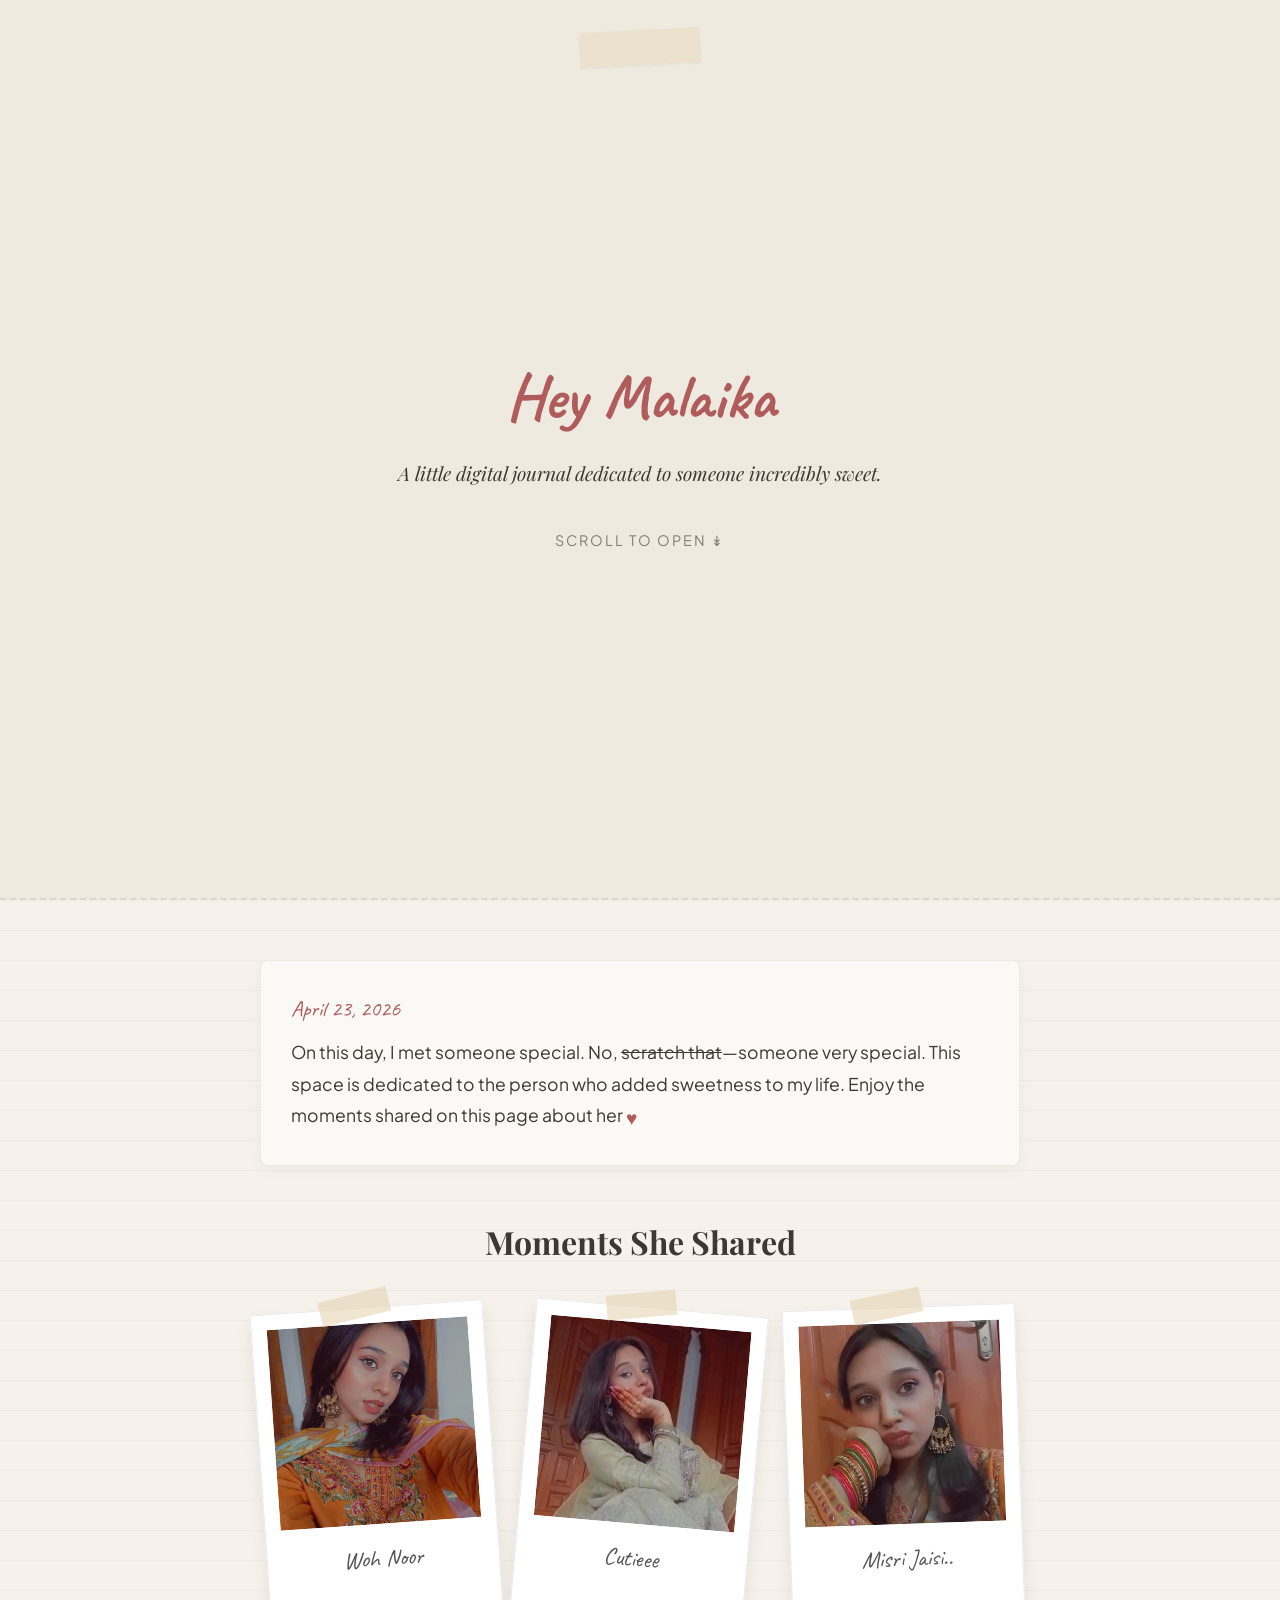
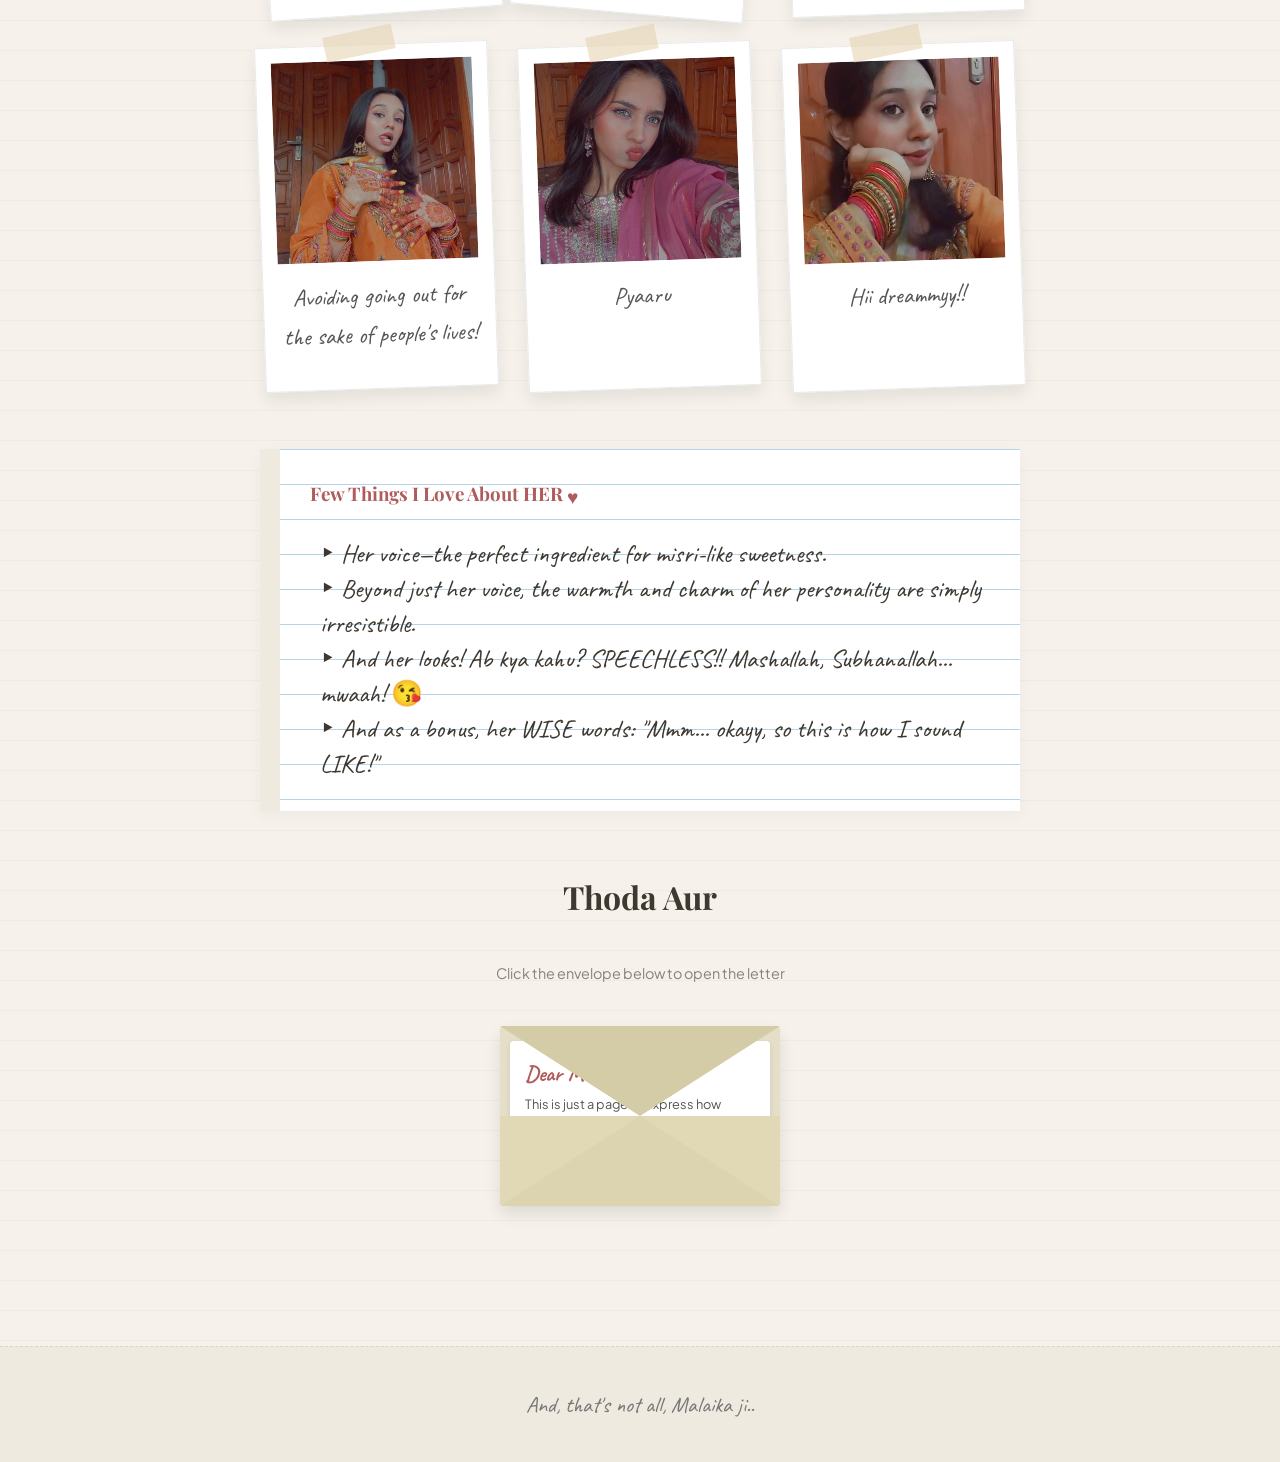
==== index.html @ 7b01f75f "new edit" ====
<!DOCTYPE html>
<html lang="en">
<head>
    <meta charset="UTF-8">
    <meta name="viewport" content="width=device-width, initial-scale=1.0">
    <title>For Malaika 🩷</title>
    <!-- Google Fonts for handwriting and elegant headings -->
    <link rel="preconnect" href="https://fonts.googleapis.com">
    <link rel="preconnect" href="https://fonts.gstatic.com" crossorigin>
    <link href="https://fonts.googleapis.com/css2?family=Caveat:wght@400..700&family=Playfair+Display:ital,wght@0,400..900;1,400..900&family=Plus+Jakarta+Sans:wght@300;400;500&display=swap" rel="stylesheet">
    <link rel="stylesheet" href="style.css">
</head>
<body>

    <!-- Journal Cover / Welcome Section -->
    <header class="journal-cover">
        <div class="tape top-tape"></div>
        <h1 class="cursive-title">Hey Malaika</h1>
        <p class="subtitle">A little digital journal dedicated to someone incredibly sweet.</p>
        <span class="scroll-down">scroll to open ↡</span>
    </header>

    <!-- Main Scrapbook Page -->
    <main class="scrapbook-page">
        
        <!-- Intro Note -->
        <section class="journal-entry">
            <span class="date">April 23, 2026</span>
            <p class="entry-text">
                On this day, I met someone special. No, <s>scratch that</s>—someone very special. This space is dedicated to the person who added sweetness to my life. Enjoy the moments shared on this page about her <span class="custom-heart">&hearts;</span>
            </p>
        </section>

        <!-- Polaroid Gallery Section -->
        <section class="gallery-section">
            <h2 class="section-title">Moments She Shared</h2>
            <div class="gallery-grid">
                
                <!-- Polaroid 1 (Photo) -->
                <div class="polaroid rotate-left">
                    <div class="tape-piece"></div>
                    <div class="photo-container">
                        <!-- Replace with your actual image path -->
                        <img src="images/1.jpg" alt="Cutie Malaika">
                    </div>
                    <p class="caption">Woh Noor</p>
                </div>

                <!-- Polaroid 2 (Video/Photo) -->
                <div class="polaroid rotate-right">
                    <div class="tape-piece"></div>
                    <div class="photo-container">
                        <!-- Replace with your actual video or photo path -->
                        <img src="images/2.jpg" alt="Beautiful">
                    </div>
                    <p class="caption">Cutieee</p>
                </div>

                <!-- Polaroid 3 (Photo) -->
                <div class="polaroid rotate-left-slight">
                    <div class="tape-piece"></div>
                    <div class="photo-container">
                        <img src="images/3.jpg" alt="Malaika">
                    </div>
                    <p class="caption">Misri Jaisi..</p>
                </div>

                <!-- Polaroid 4 (Photo) -->
                <div class="polaroid rotate-left-slight">
                    <div class="tape-piece"></div>
                    <div class="photo-container">
                        <img src="images/4.jpg" alt="Malaika">
                    </div>
                    <p class="caption">Avoiding going out for the sake of people's lives!</p>
                </div>

                <!-- Polaroid 5 (Photo) -->
                <div class="polaroid rotate-left-slight">
                    <div class="tape-piece"></div>
                    <div class="photo-container">
                        <img src="images/5.jpg" alt="Malaika">
                    </div>
                    <p class="caption">Pyaaru</p>
                </div>

                <!-- Polaroid 6 (Photo) -->
                <div class="polaroid rotate-left-slight">
                    <div class="tape-piece"></div>
                    <div class="photo-container">
                        <img src="images/6.jpg" alt="Malaika">
                    </div>
                    <p class="caption">Hii dreammyy!!</p>
                </div>

            </div>
        </section>

        <!-- Written Lines / Quotes Section -->
        <section class="written-lines">
            <div class="lined-paper">
                <h3 class="paper-header">Few Things I Love About HER <span class="custom-heart">&hearts;</span></h3>
                <ul class="love-list">
                    <li>&#8227; Her voice—the perfect ingredient for misri-like sweetness.</li>
                    <li>&#8227; Beyond just her voice, the warmth and charm of her personality are simply irresistible.</li>
                    <li>&#8227; And her looks! Ab kya kahu? SPEECHLESS!! Mashallah, Subhanallah... mwaah! 😘</li>
                    <li>&#8227; And as a bonus, her WISE words: "Mmm... okayy, so this is how I sound LIKE!"</li>
                </ul>
            </div>
        </section>

        <!-- Interactive Envelope / Letter Section -->
        <section class="envelope-section">
            <h2 class="section-title">Thoda Aur</h2>
            <p class="tap-hint">Click the envelope below to open the letter</p>
            
            <div class="envelope-wrapper" id="envelope" onclick="void(0)">
                <div class="envelope">
                    <div class="flap"></div>
                    <div class="pocket"></div>
                    <div class="letter" id="letter">
                        <div class="letter-content">
                            <h4 class="cursive-title">Dear Malaika,</h4>
                            <p>This is just a page to express how much I admire you. The happiness you brought last night was far too deep to be explained in words. Suna tha ke sabr ka fal meetha hota hai, but itna beautiful bhi ho sakta hai, yeh nahi pata tha. When you disappeared, missing you became my everyday job. The only moments I will ever hate are the moments sans you. As I say, "who wants to dream when the reality is you?" So, let me know if there's a citizenship program to live in your heart.</p>
                            <p class="signature">— Shravan</p>
                        </div>
                    </div>
                </div>
            </div>
        </section>

    </main>

    <footer class="journal-footer">
        <p class="cursive-text">And, that's not all, Malaika ji..</p>
    </footer>

    <script src="script.js"></script>
</body>
</html>
---- style.css ----
/* Color Palette & Base Reset */
:root {
    --bg-color: #f6f2eb;      /* Soft warm cream */
    --paper-color: #fbf9f6;   /* Inside paper color */
    --text-dark: #3e3830;     /* Soft dark brown charcoal */
    --accent-red: #b05c5c;    /* Soft dusty rose */
    --tape-color: rgba(228, 212, 179, 0.45); /* Semi-transparent washi tape */
    --primary-font: 'Plus Jakarta Sans', sans-serif;
    --cursive-font: 'Caveat', cursive;
    --heading-font: 'Playfair Display', serif;
}

* {
    margin: 0;
    padding: 0;
    box-sizing: border-box;
}

body {
    background-color: var(--bg-color);
    color: var(--text-dark);
    font-family: var(--primary-font);
    /* Subtle horizontal notebook lines background */
    background-image: linear-gradient(rgba(0, 0, 0, 0.03) 1px, transparent 1px);
    background-size: 100% 30px;
    line-height: 1.6;
    overflow-x: hidden;
}

/* Journal Cover */
.journal-cover {
    display: flex;
    flex-direction: column;
    justify-content: center;
    align-items: center;
    height: 100vh;
    text-align: center;
    padding: 20px;
    position: relative;
    background-color: #efeae0;
    border-bottom: 2px dashed #dcd5c9;
}

.cursive-title {
    font-family: var(--cursive-font);
    font-size: 4rem;
    color: var(--accent-red);
    margin-bottom: 10px;
}

.subtitle {
    font-family: var(--heading-font);
    font-size: 1.2rem;
    font-style: italic;
    max-width: 500px;
}

.scroll-down {
    margin-top: 40px;
    font-size: 0.9rem;
    letter-spacing: 2px;
    text-transform: uppercase;
    opacity: 0.6;
    animation: bounce 2s infinite;
}

/* Washi Tape Effect */
.tape {
    position: absolute;
    width: 120px;
    height: 35px;
    background-color: var(--tape-color);
    box-shadow: 0 1px 3px rgba(0,0,0,0.05);
}
.top-tape {
    top: 30px;
    transform: rotate(-3deg);
}

/* Scrapbook Page Layout */
.scrapbook-page {
    max-width: 800px;
    margin: 0 auto;
    padding: 60px 20px;
}

/* Journal Entry text block */
.journal-entry {
    background: var(--paper-color);
    padding: 30px;
    border-radius: 8px;
    box-shadow: 0 4px 15px rgba(0,0,0,0.04);
    margin-bottom: 50px;
    border: 1px solid #efeae0;
    position: relative;
}

.date {
    font-family: var(--cursive-font);
    font-size: 1.4rem;
    color: var(--accent-red);
    display: block;
    margin-bottom: 10px;
}

.entry-text {
    font-size: 1.1rem;
    line-height: 1.8;
}

/* Section Headings */
.section-title {
    font-family: var(--heading-font);
    text-align: center;
    margin-bottom: 40px;
    font-size: 2rem;
    position: relative;
}

/* Polaroid Grid & Items */
.gallery-grid {
    display: grid;
    grid-template-columns: repeat(auto-fit, minmax(220px, 1fr));
    gap: 30px;
    margin-bottom: 60px;
}

.polaroid {
    background: #fff;
    padding: 15px 15px 35px 15px;
    box-shadow: 0 8px 16px rgba(0,0,0,0.08);
    border: 1px solid #eaeaea;
    transition: transform 0.4s ease, box-shadow 0.4s ease;
    cursor: pointer;
    position: relative;
}

/* Rotating polaroids to look scattered */
.rotate-left { transform: rotate(-4deg); }
.rotate-right { transform: rotate(5deg); }
.rotate-left-slight { transform: rotate(-2deg); }

.polaroid:hover {
    transform: rotate(0deg) scale(1.05);
    box-shadow: 0 12px 24px rgba(0,0,0,0.15);
    z-index: 10;
}

.photo-container {
    width: 100%;
    aspect-ratio: 1; /* Makes it a square */
    overflow: hidden;
    background: #e0e0e0;
}

.photo-container img {
    width: 100%;
    height: 100%;
    object-fit: cover;
}

.caption {
    font-family: var(--cursive-font);
    font-size: 1.5rem;
    text-align: center;
    margin-top: 15px;
    color: #555;
}

.tape-piece {
    position: absolute;
    top: -15px;
    left: 30%;
    width: 70px;
    height: 25px;
    background: rgba(228, 212, 179, 0.6);
    transform: rotate(-10deg);
}

/* Lined Paper Section */
.lined-paper {
    background: #fff;
    border-left: 20px solid #efeae0; /* Notebook edge margin */
    padding: 30px;
    box-shadow: 0 4px 15px rgba(0,0,0,0.04);
    background-image: linear-gradient(#b4d5e7 1px, transparent 1px); /* Pale blue lines */
    background-size: 100% 35px;
    margin-bottom: 60px;
}

.paper-header {
    font-family: var(--heading-font);
    margin-bottom: 25px;
    color: var(--accent-red);
}

.love-list {
    list-style: none;
    padding-left: 10px;
}

.love-list li {
    font-family: var(--cursive-font);
    font-size: 1.6rem;
    line-height: 35px; /* Aligns list items roughly with the background lines */
    margin-bottom: 0px;
}

/* Interactive Envelope Styling */
.envelope-section {
    text-align: center;
    margin-bottom: 80px;
}

.tap-hint {
    font-size: 0.9rem;
    opacity: 0.6;
    margin-bottom: 20px;
}

.envelope-wrapper {
    position: relative;
    width: 280px;
    height: 180px;
    background-color: #e5dec9;
    margin: 40px auto;
    border-radius: 4px;
    cursor: pointer;
    box-shadow: 0 8px 16px rgba(0,0,0,0.1);
    pointer-events: auto; 
    touch-action: manipulation; /* removes double-tap delay on mobile */
    -webkit-tap-highlight-color: transparent; /* Removes the tap flash on iOS */
}

.envelope {
    position: relative;
    width: 100%;
    height: 100%;
}

.envelope .flap {
    position: absolute;
    top: 0;
    left: 0;
    width: 0;
    height: 0;
    border-left: 140px solid transparent;
    border-right: 140px solid transparent;
    border-top: 90px solid #d4cca6;
    transform-origin: top;
    transition: transform 0.4s ease 0.4s, z-index 0.2s ease 0.4s;
    z-index: 3;
}

.envelope .pocket {
    position: absolute;
    bottom: 0;
    left: 0;
    width: 0;
    height: 0;
    border-left: 140px solid #e1d8b6;
    border-right: 140px solid #e1d8b6;
    border-bottom: 90px solid #dcd3b0;
    border-radius: 0 0 4px 4px;
    z-index: 2;
}

.letter {
    position: absolute;
    bottom: 5px;
    left: 10px;
    width: 260px;
    height: 160px;
    background: #fff;
    padding: 15px;
    border-radius: 4px;
    box-shadow: 0 2px 5px rgba(0,0,0,0.1);
    transition: transform 0.4s ease, z-index 0s ease 0.4s;
    z-index: 1;
    overflow: hidden;
}

.letter-content {
    font-size: 0.8rem;
    text-align: left;
}

.letter-content .cursive-title {
    font-size: 1.4rem;
    margin-bottom: 5px;
}

.letter-content p {
    font-family: var(--primary-font);
    line-height: 1.4;
    margin-bottom: 8px;
    color: #555;
}

.signature {
    font-family: var(--cursive-font) !important;
    font-size: 1.2rem !important;
    text-align: right;
    color: var(--accent-red) !important;
}

/* Opened Envelope State */
.envelope-wrapper.open .flap {
    transform: rotateX(180deg);
    z-index: 1;
    transition: transform 0.4s ease, z-index 0.2s ease;
}

.envelope-wrapper.open .letter {
    transform: translateY(-120px); /* Lift it slightly higher so it clears the pocket */
    z-index: 4;
    height: auto; 
    max-height: 400px; /* Gives it a limit but allows scrolling if text is long */
    overflow-y: auto;  /* Lets Malaika scroll the letter text on her phone if needed */
    min-height: 220px;
    box-shadow: 0 10px 20px rgba(0,0,0,0.15);
    transition: transform 0.4s ease 0.4s, z-index 0s ease 0.4s;
}

/* Footer styling */
.journal-footer {
    text-align: center;
    padding: 40px;
    background-color: #efeae0;
    border-top: 1px dashed #dcd5c9;
}

.cursive-text {
    font-family: var(--cursive-font);
    font-size: 1.4rem;
    color: #777;
}

/* Simple Animations */
@keyframes bounce {
    0%, 20%, 50%, 80%, 100% { transform: translateY(0); }
    40% { transform: translateY(-8px); }
    60% { transform: translateY(-4px); }
}

@media (max-width: 600px) {
    .cursive-title { font-size: 3rem; }
    .lined-paper { padding: 15px; border-left: 10px solid #efeae0; }
    .love-list li { font-size: 1.3rem; }
}

.custom-heart {
    color: var(--accent-red); /* Automatically uses your exact dusty rose color! */
    font-size: 1.2rem;
    display: inline-block;
    vertical-align: middle;
}
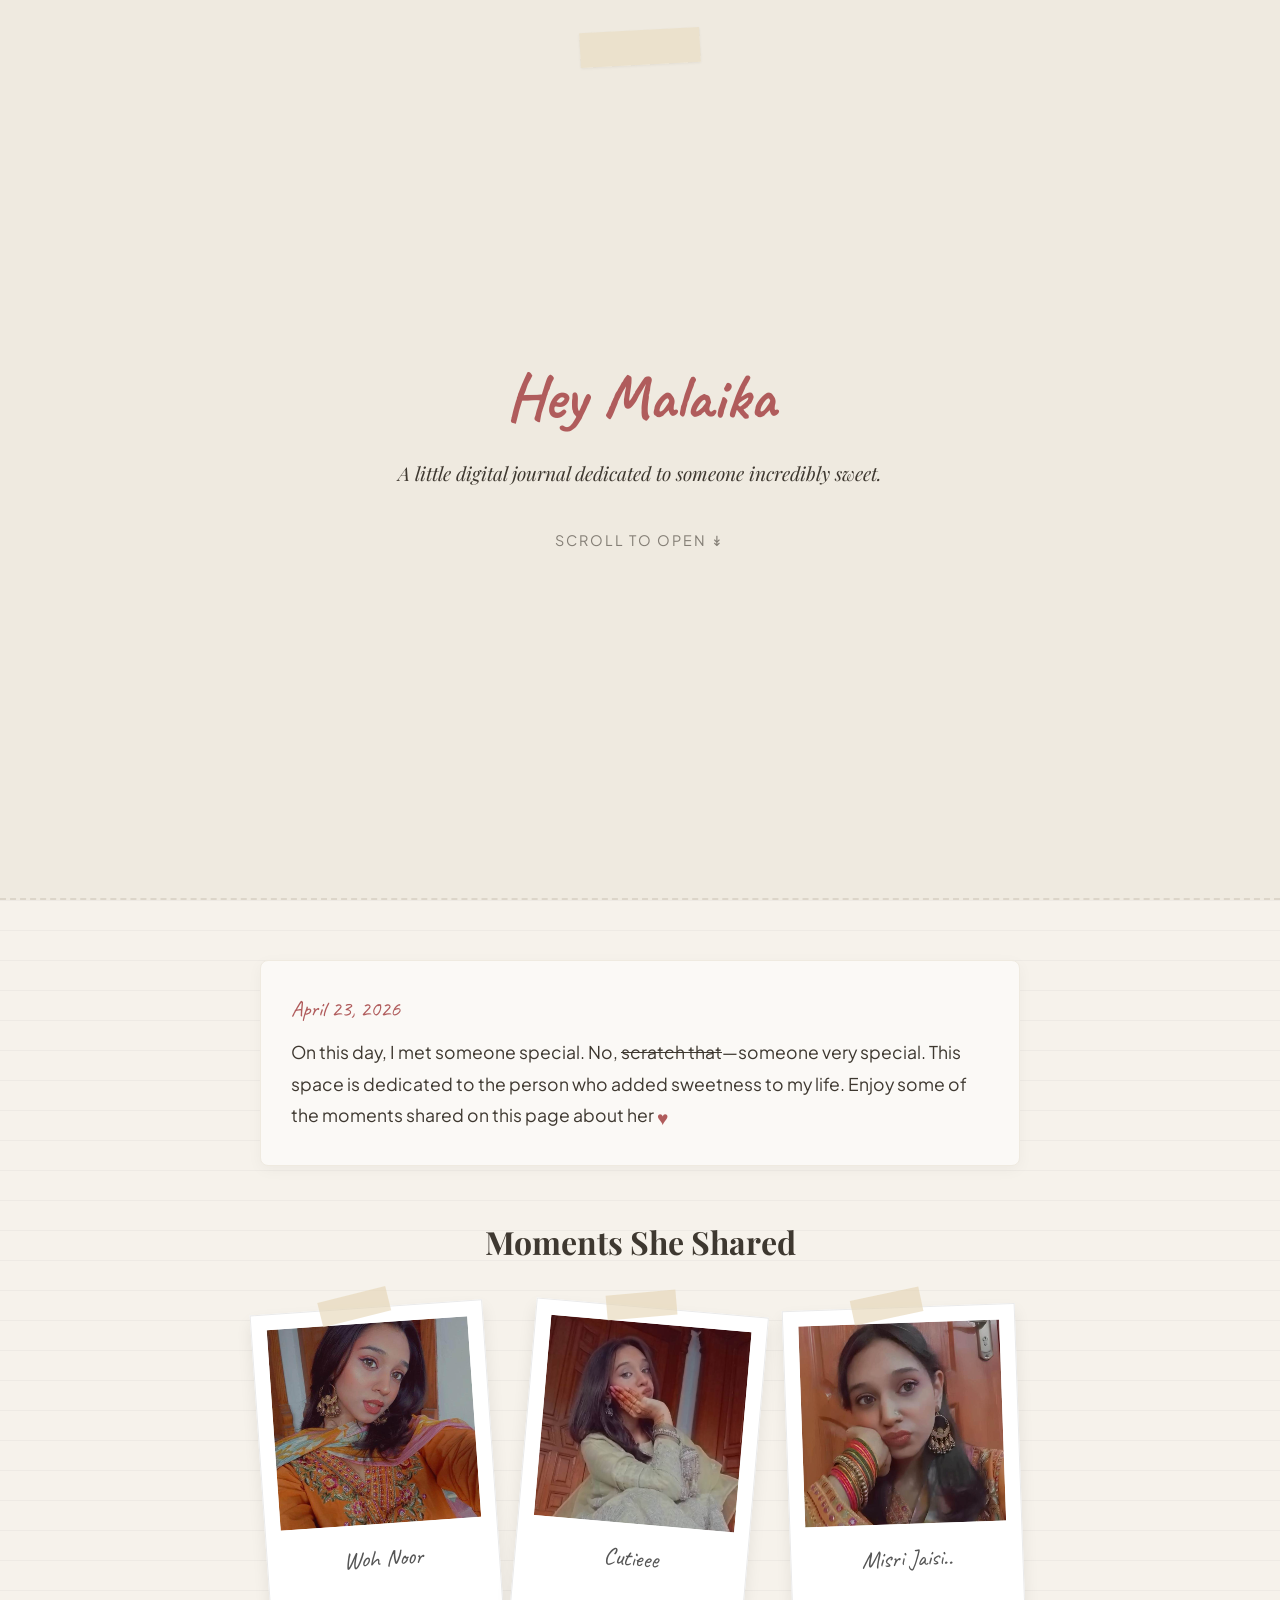
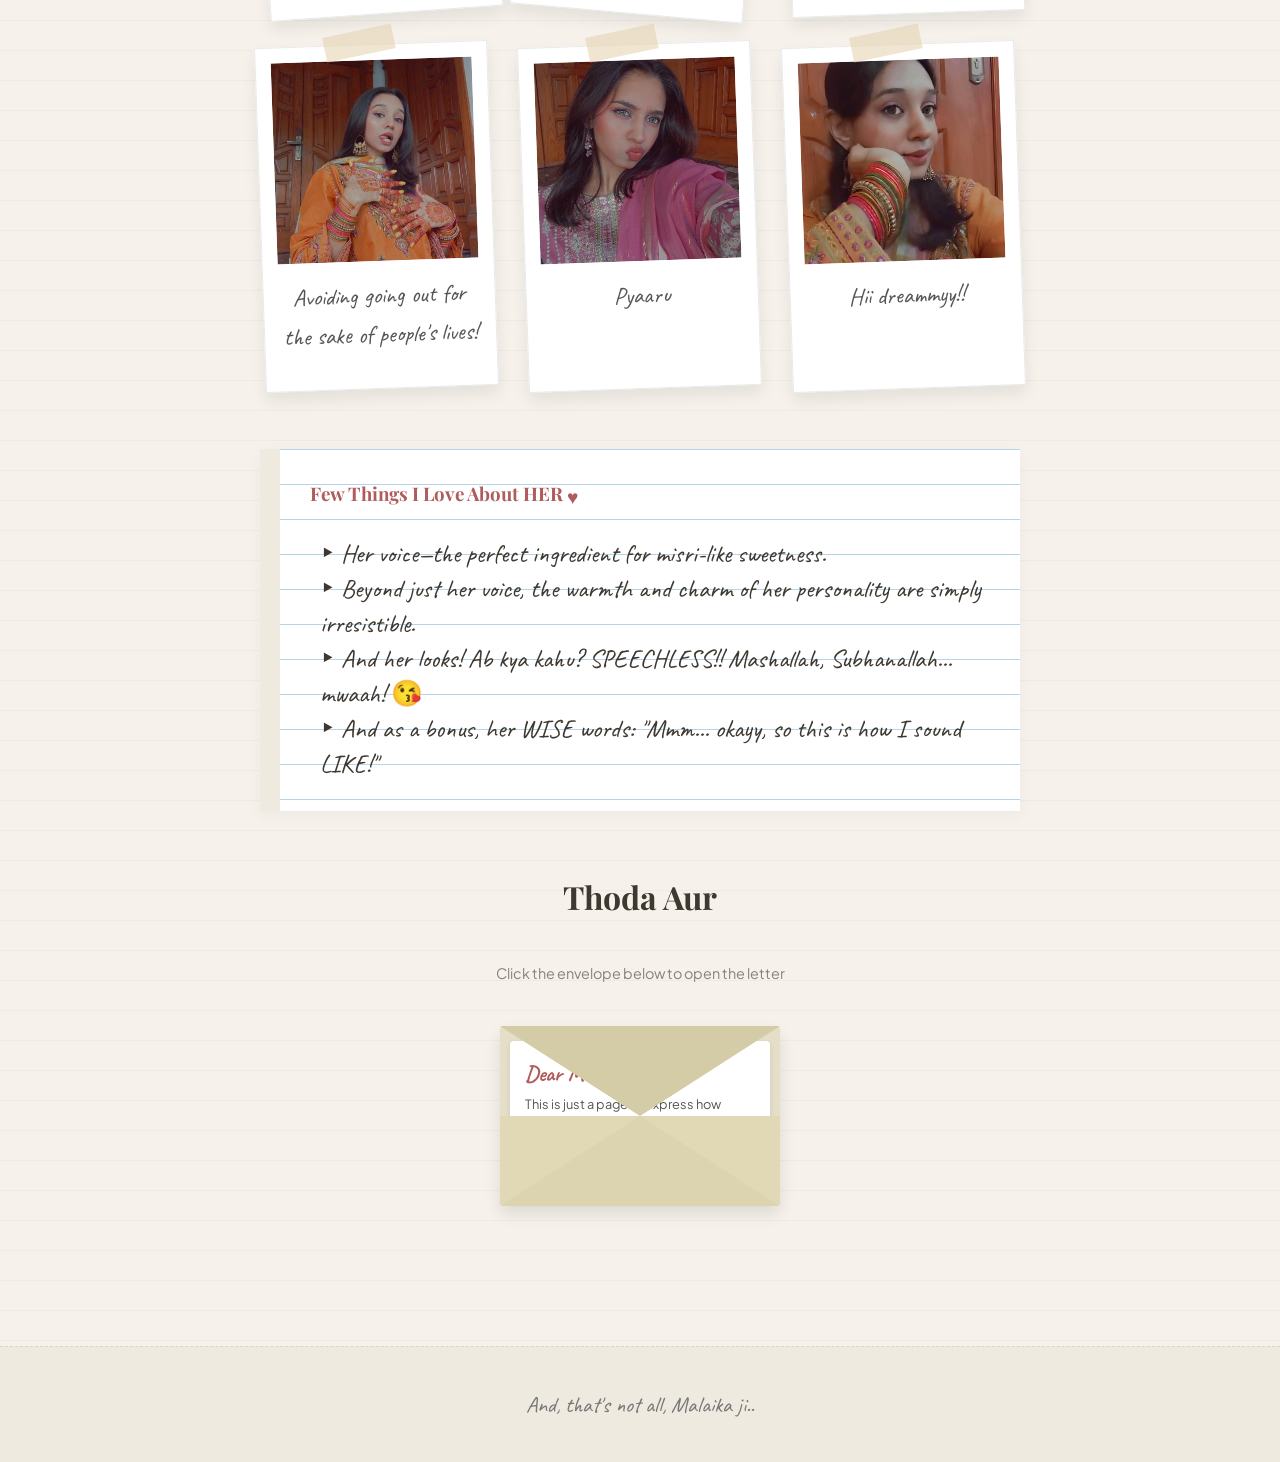
==== commit d8b22bf8: "new edits" ====
--- a/index.html
+++ b/index.html
@@ -27,7 +27,7 @@
         <section class="journal-entry">
             <span class="date">April 23, 2026</span>
             <p class="entry-text">
-                On this day, I met someone special. No, <s>scratch that</s>—someone very special. This space is dedicated to the person who added sweetness to my life. Enjoy the moments shared on this page about her <span class="custom-heart">&hearts;</span>
+                On this day, I met someone special. No, <s>scratch that</s>—someone very special. This space is dedicated to the person who added sweetness to my life. Enjoy some of the moments shared on this page about her <span class="custom-heart">&hearts;</span>
             </p>
         </section>
 
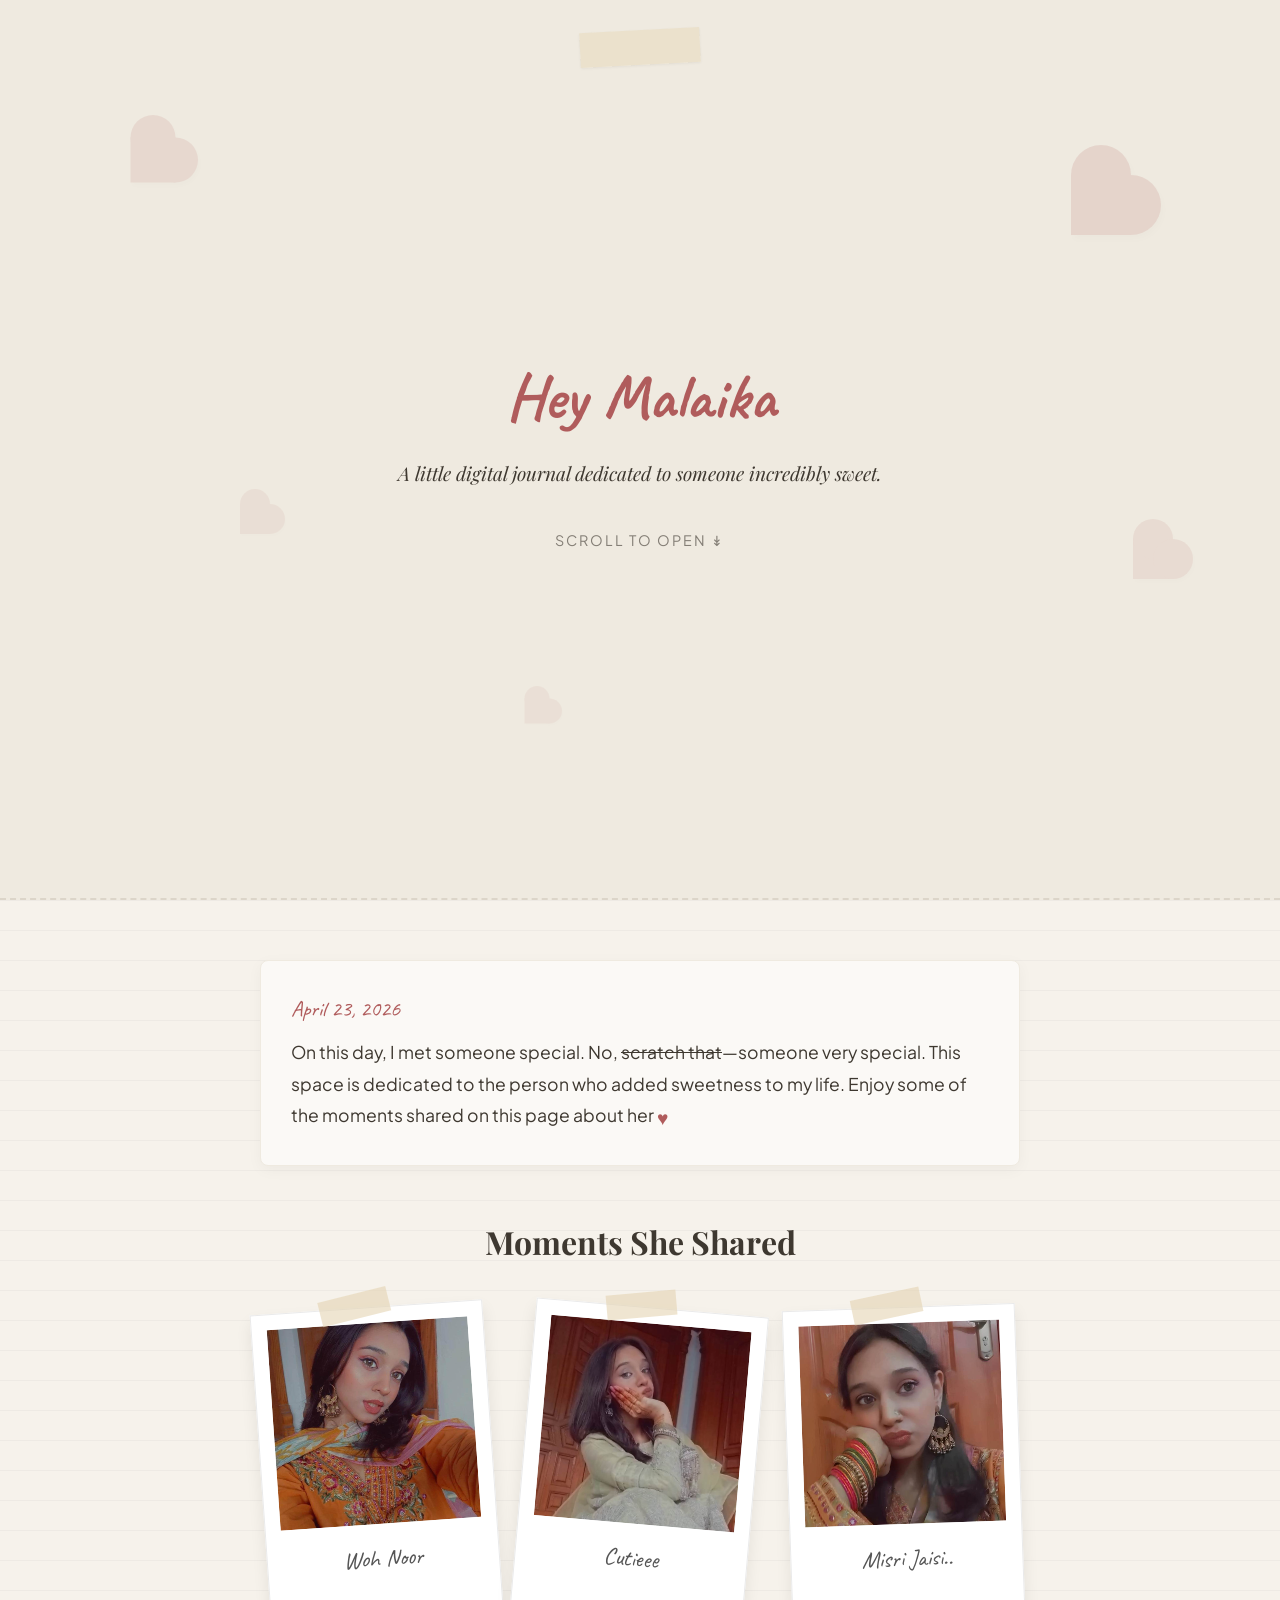
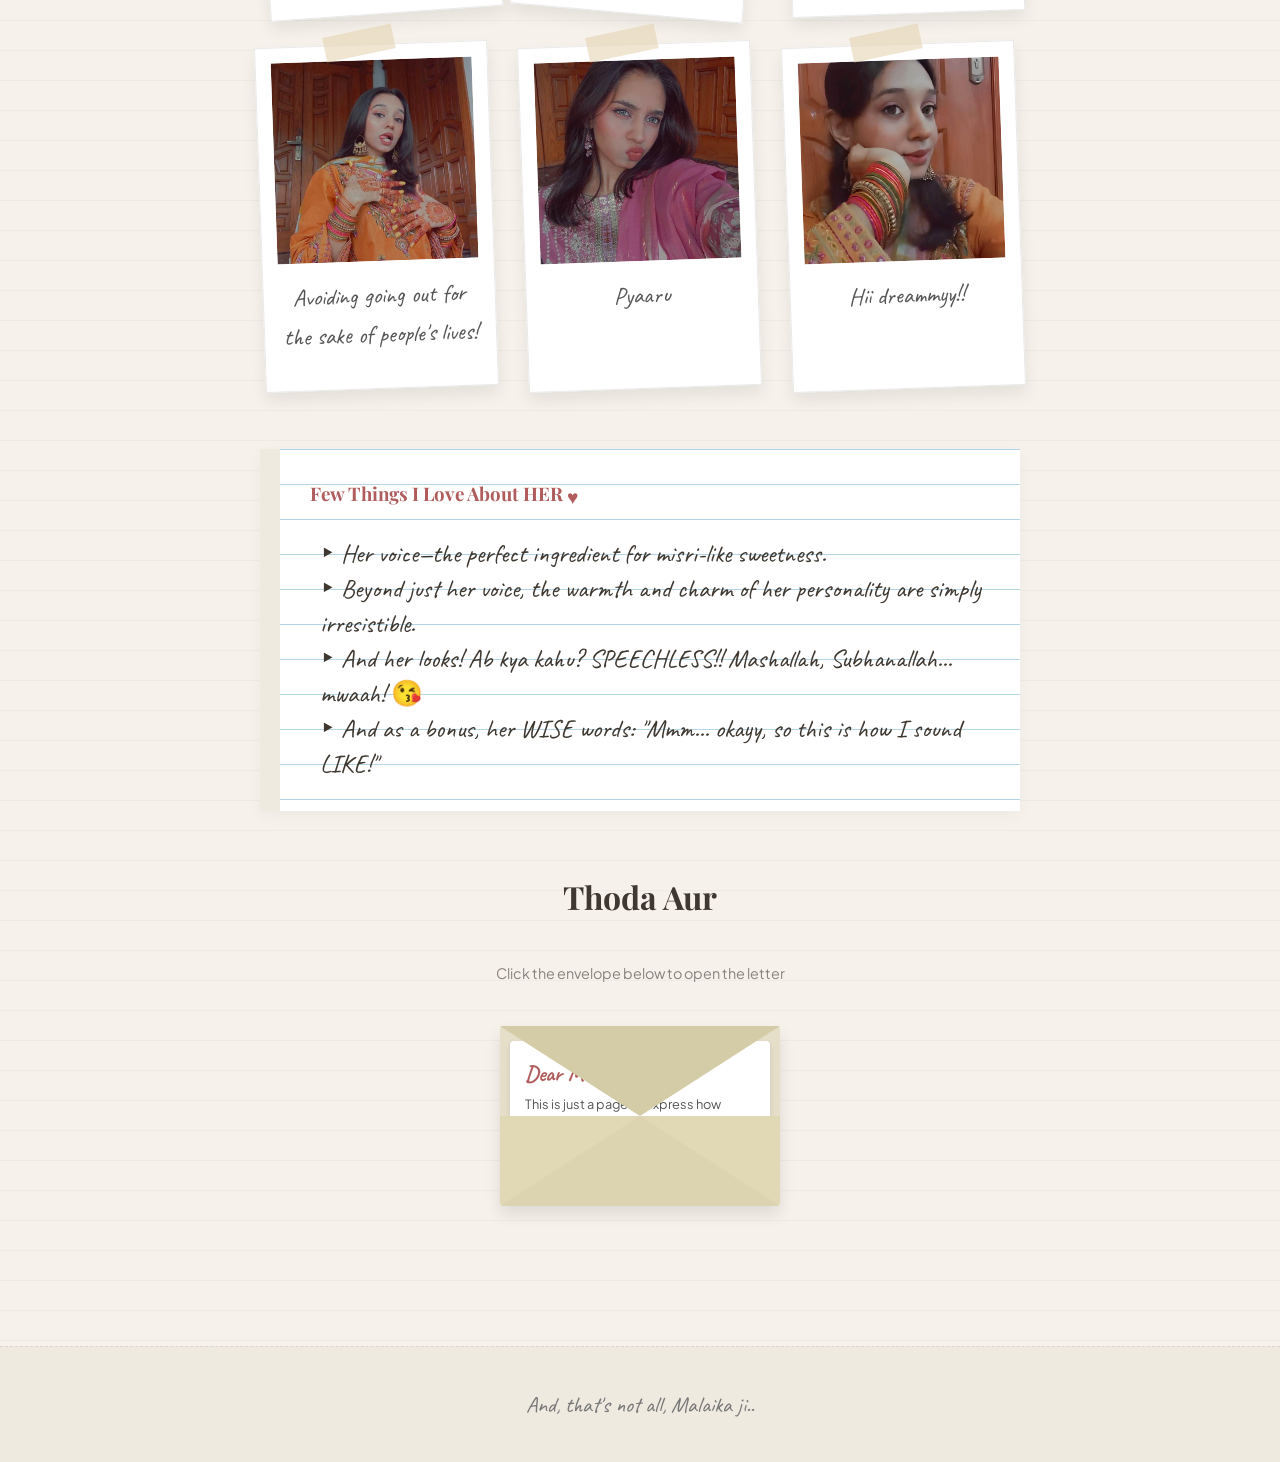
==== commit 209b14c0: "addded hearts floating on cover" ====
--- a/index.html
+++ b/index.html
@@ -3,18 +3,26 @@
 <head>
     <meta charset="UTF-8">
     <meta name="viewport" content="width=device-width, initial-scale=1.0">
-    <title>For Malaika 🩷</title>
+    <title>For Malaika 💗</title>
     <!-- Google Fonts for handwriting and elegant headings -->
     <link rel="preconnect" href="https://fonts.googleapis.com">
     <link rel="preconnect" href="https://fonts.gstatic.com" crossorigin>
     <link href="https://fonts.googleapis.com/css2?family=Caveat:wght@400..700&family=Playfair+Display:ital,wght@0,400..900;1,400..900&family=Plus+Jakarta+Sans:wght@300;400;500&display=swap" rel="stylesheet">
     <link rel="stylesheet" href="style.css">
+    <link rel="icon" type="image/x-icon" href="favicon.ico">
 </head>
 <body>
 
     <!-- Journal Cover / Welcome Section -->
     <header class="journal-cover">
         <div class="tape top-tape"></div>
+        <!-- Scattered Paper Hearts Background -->
+    <div class="paper-heart heart-1"></div>
+    <div class="paper-heart heart-2"></div>
+    <div class="paper-heart heart-3"></div>
+    <div class="paper-heart heart-4"></div>
+    <div class="paper-heart heart-5"></div>
+
         <h1 class="cursive-title">Hey Malaika</h1>
         <p class="subtitle">A little digital journal dedicated to someone incredibly sweet.</p>
         <span class="scroll-down">scroll to open ↡</span>
--- a/style.css
+++ b/style.css
@@ -354,4 +354,108 @@
     font-size: 1.2rem;
     display: inline-block;
     vertical-align: middle;
+}
+
+/* --- Scattered & Floating Paper Heart Design --- */
+
+/* Base setup for the flat-cut paper heart shape */
+.paper-heart {
+    position: absolute;
+    width: 50px;
+    height: 50px;
+    background-color: var(--accent-red);
+    transform: rotate(-45deg);
+    filter: drop-shadow(2px 4px 3px rgba(0, 0, 0, 0.1));
+    pointer-events: none;
+    z-index: 1;
+    /* Base animation setup */
+    animation-iteration-count: infinite;
+    animation-timing-function: ease-in-out;
+}
+
+/* Creating the rounded lobes of the heart */
+.paper-heart::before,
+.paper-heart::after {
+    content: "";
+    position: absolute;
+    width: 50px;
+    height: 50px;
+    background-color: var(--accent-red);
+    border-radius: 50%;
+}
+
+.paper-heart::before { top: -25px; left: 0; }
+.paper-heart::after { left: 25px; top: 0; }
+
+/* --- Individual Heart Positions, Sizes, and Specific Animations --- */
+
+/* Top Left - Slow, gentle sway */
+.heart-1 {
+    top: 15%;
+    left: 10%;
+    opacity: 0.12;
+    transform: scale(0.9);
+    animation: float-sway-left 7s infinite ease-in-out;
+}
+
+/* Mid Left - Faster, bouncy float */
+.heart-2 {
+    top: 55%;
+    left: 18%;
+    opacity: 0.08;
+    transform: scale(0.6);
+    animation: float-up-down 5s infinite ease-in-out;
+}
+
+/* Top Right - Large, slow drifting */
+.heart-3 {
+    top: 20%;
+    right: 12%;
+    opacity: 0.15;
+    transform: scale(1.2);
+    animation: float-sway-right 9s infinite ease-in-out;
+}
+
+/* Mid Right - Relaxed float */
+.heart-4 {
+    bottom: 35%;
+    right: 8%;
+    opacity: 0.1;
+    transform: scale(0.8);
+    animation: float-up-down 6.5s infinite ease-in-out;
+}
+
+/* Bottom Center-Left - Tiny subtle accent */
+.heart-5 {
+    bottom: 18%;
+    left: 40%;
+    opacity: 0.07;
+    transform: scale(0.5);
+    animation: float-sway-left 8s infinite ease-in-out;
+}
+
+/* --- Floating Animation Keyframes --- */
+
+/* 1. Gentle Up and Down drifting */
+@keyframes float-up-down {
+    0%, 100% { transform: translateY(0) rotate(-45deg); }
+    50% { transform: translateY(-15px) rotate(-42deg); }
+}
+
+/* 2. Left side swaying & rotating slightly */
+@keyframes float-sway-left {
+    0%, 100% { transform: translate(0, 0) rotate(-35deg); }
+    50% { transform: translate(-10px, -20px) rotate(-40deg); }
+}
+
+/* 3. Right side swaying & rotating slightly */
+@keyframes float-sway-right {
+    0%, 100% { transform: translate(0, 0) rotate(-55deg); }
+    50% { transform: translate(10px, -15px) rotate(-50deg); }
+}
+
+/* Keep header elements perfectly layered on top */
+.cursive-title, .subtitle, .scroll-down {
+    position: relative;
+    z-index: 2;
 }
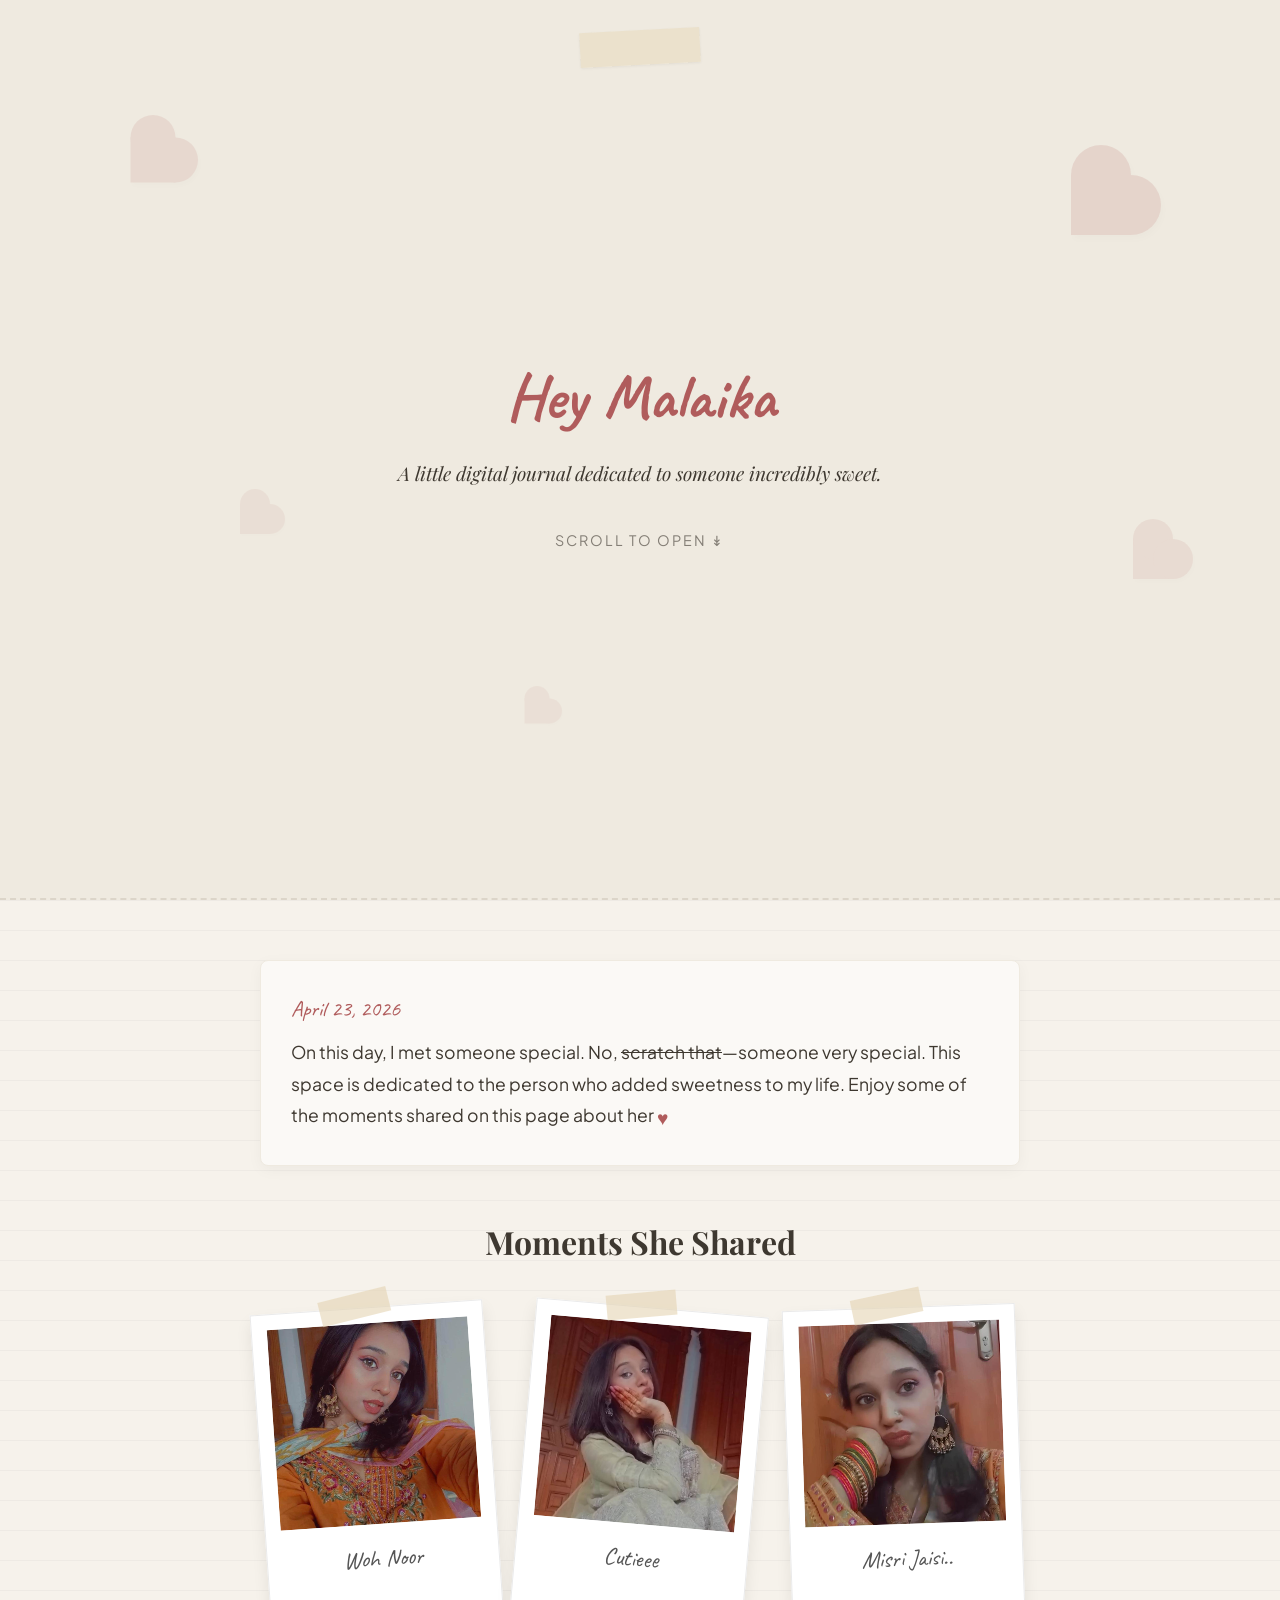
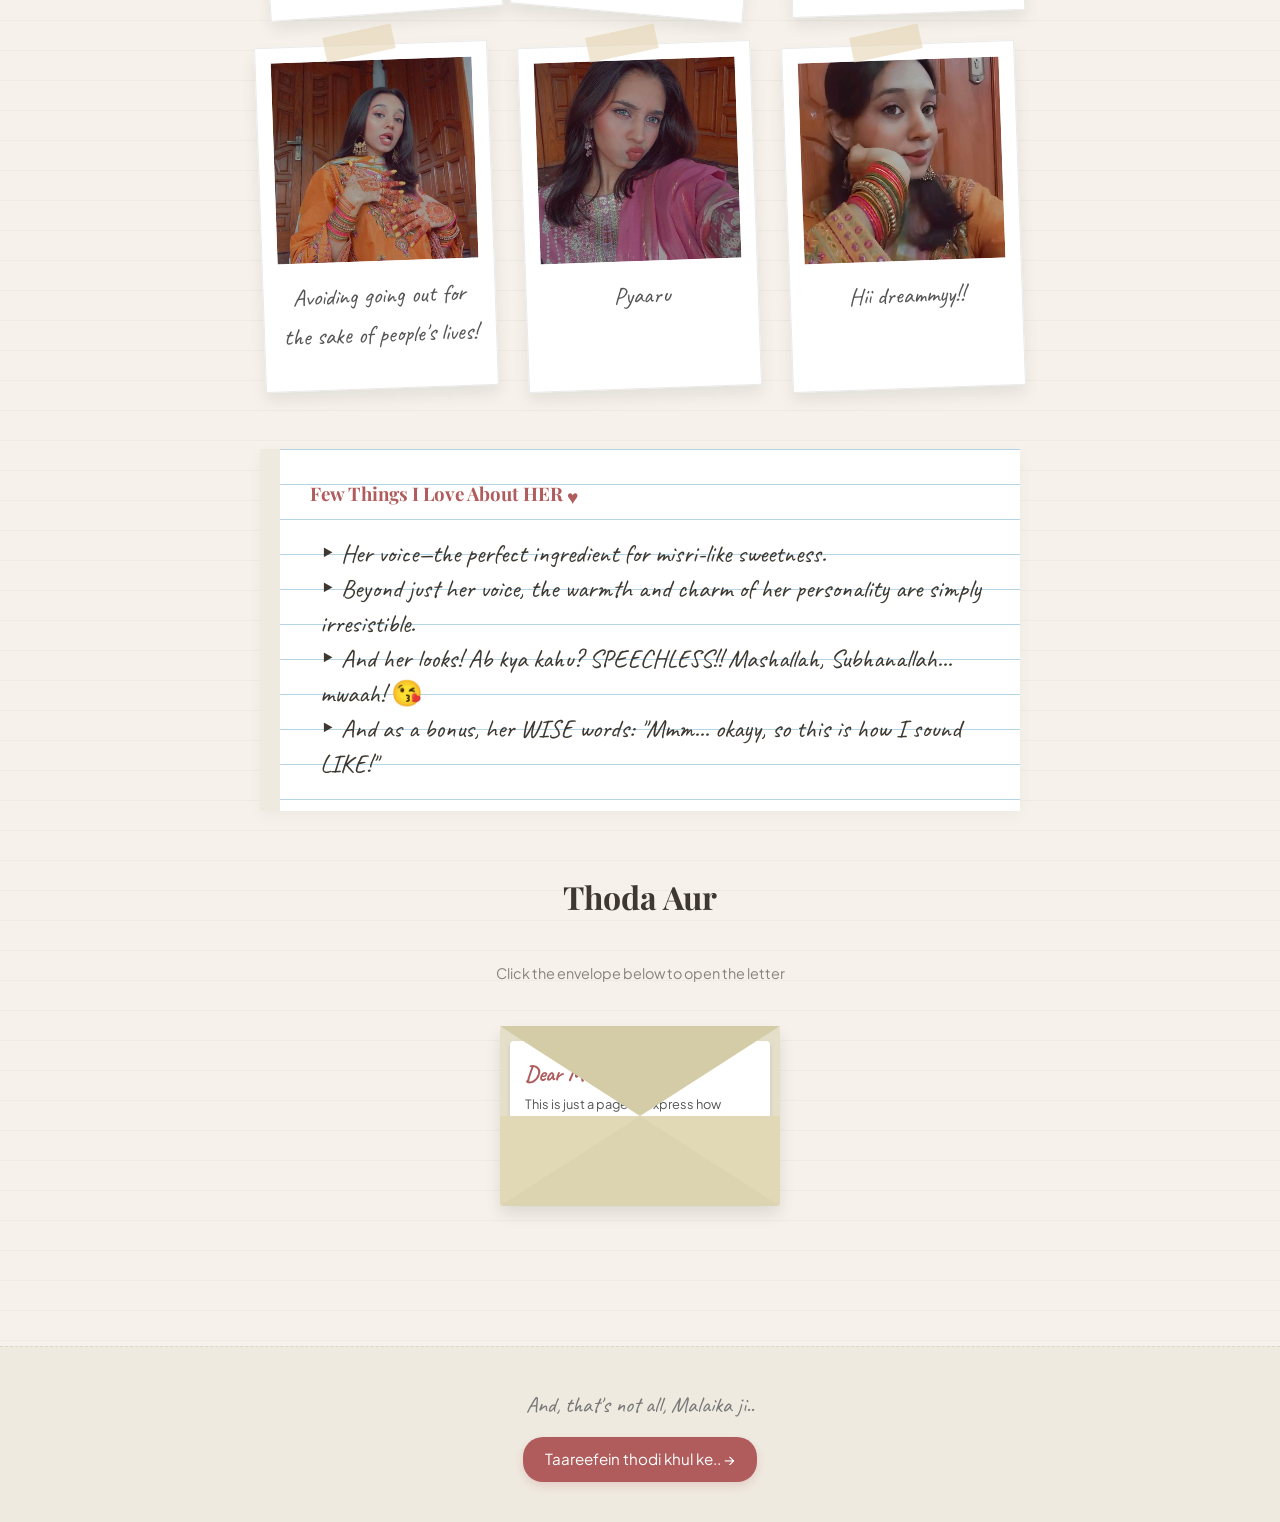
==== commit d43f7f8b: "added tareefein" ====
--- a/index.html
+++ b/index.html
@@ -140,6 +140,7 @@
 
     <footer class="journal-footer">
         <p class="cursive-text">And, that's not all, Malaika ji..</p>
+        <a href="taareefein.html" class="read-more-btn">Taareefein thodi khul ke.. →</a>
     </footer>
 
     <script src="script.js"></script>
--- a/style.css
+++ b/style.css
@@ -458,4 +458,231 @@
 .cursive-title, .subtitle, .scroll-down {
     position: relative;
     z-index: 2;
+}
+
+/* ==========================================================================
+   ARTICLE PAGE SPECIFIC STYLES ("Taareefein thodi khul ke..")
+   ========================================================================== */
+
+.article-page {
+    background-color: var(--bg-color);
+    display: flex;
+    flex-direction: column;
+    align-items: center;
+    position: relative;
+}
+
+/* Repositioning the hearts specifically for the article page so they don't get buried */
+.article-page .heart-1 {
+    top: 80px;
+    left: 8%;
+}
+
+.article-page .heart-3 {
+    top: 140px;
+    right: 8%;
+}
+
+/* Moving the 3rd heart safely to the upper mid-left so it stays visible */
+.article-page .heart-5 {
+    top: 450px; 
+    left: 12%;
+    bottom: auto; /* Overrides the bottom rule from the home page */
+    opacity: 0.09;
+    transform: scale(0.75);
+}
+
+.article-header {
+    text-align: center;
+    padding: 90px 20px 30px 20px;
+    max-width: 800px;
+    z-index: 2;
+}
+
+.main-heading {
+    font-family: var(--heading-font);
+    font-size: 3.2rem;
+    color: var(--accent-red);
+    font-weight: 700;
+    margin-bottom: 12px;
+}
+
+.article-subtitle {
+    font-family: var(--primary-font);
+    font-size: 1.1rem;
+    font-style: italic;
+    opacity: 0.75;
+    color: var(--text-dark);
+}
+
+.header-divider {
+    width: 80px;
+    height: 1.5px;
+    background-color: var(--accent-red);
+    margin: 25px auto 0 auto;
+    opacity: 0.4;
+}
+
+.article-wrapper {
+    max-width: 660px; /* Slightly compact for maximum readability focus */
+    padding: 0 25px;
+    margin-bottom: 60px;
+    z-index: 2;
+}
+
+/* Elegant Editorial Paragraphs */
+.paragraph.editorial {
+    font-family: var(--primary-font);
+    font-size: 1.15rem;
+    line-height: 1.95;
+    color: var(--text-dark);
+    margin-bottom: 32px;
+    text-align: justify;
+}
+
+/* Dropcap for the opening letter */
+.dropcap::first-letter {
+    font-family: var(--heading-font);
+    font-size: 4rem;
+    float: left;
+    margin-right: 12px;
+    line-height: 0.85;
+    color: var(--accent-red);
+    font-weight: 800;
+    margin-top: 4px;
+}
+
+/* Dynamic Callout Styling for Key Phrases */
+.highlight-phrase {
+    font-family: var(--heading-font);
+    font-style: italic;
+    font-size: 1.65rem;
+    color: var(--accent-red);
+    text-align: center;
+    margin: 45px auto;
+    max-width: 90%;
+    line-height: 1.45;
+    border-top: 1px dashed rgba(176, 92, 92, 0.25);
+    border-bottom: 1px dashed rgba(176, 92, 92, 0.25);
+    padding: 24px 10px;
+}
+
+/* Handwritten Scrapbook Breakdown Paragraphs */
+.handwritten-block {
+    font-family: var(--cursive-font);
+    font-size: 1.9rem;
+    line-height: 1.4;
+    color: #4b453d;
+    background-color: rgba(251, 249, 246, 0.65);
+    padding: 25px 30px;
+    border-left: 3px solid var(--accent-red);
+    margin: 35px 0;
+    border-radius: 0 12px 12px 0;
+    box-shadow: 2px 4px 10px rgba(0, 0, 0, 0.02);
+}
+
+/* Section Break for Looks Breakdown */
+.looks-section-break {
+    text-align: center;
+    margin: 60px 0 40px 0;
+}
+
+.small-tag {
+    font-family: var(--primary-font);
+    font-size: 0.75rem;
+    text-transform: uppercase;
+    letter-spacing: 2px;
+    opacity: 0.5;
+    display: block;
+    margin-bottom: 10px;
+}
+
+.sub-heading {
+    font-family: var(--heading-font);
+    font-size: 2rem;
+    color: var(--accent-red);
+    margin-bottom: 8px;
+}
+
+.sigh-text {
+    font-family: var(--cursive-font);
+    font-size: 1.7rem;
+    color: #61584c;
+}
+
+/* The Final Question Styling */
+.final-question {
+    font-family: var(--cursive-font);
+    font-size: 2.2rem;
+    text-align: center;
+    color: var(--accent-red);
+    margin-top: 50px;
+    font-weight: 600;
+    animation: pulse-light 3s infinite ease-in-out;
+}
+
+/* Back Button Style */
+.article-footer {
+    padding-bottom: 80px;
+    z-index: 2;
+}
+
+.back-home-btn {
+    font-family: var(--primary-font);
+    text-decoration: none;
+    color: var(--text-dark);
+    font-size: 0.9rem;
+    letter-spacing: 1px;
+    opacity: 0.5;
+    transition: opacity 0.3s ease, color 0.3s ease;
+}
+
+.back-home-btn:hover {
+    opacity: 1;
+    color: var(--accent-red);
+}
+
+/* Responsive fixes */
+@media (max-width: 600px) {
+    .main-heading { font-size: 2.4rem; }
+    .sub-heading { font-size: 1.6rem; }
+    .paragraph.editorial { text-align: left; font-size: 1.1rem; }
+    .highlight-phrase { font-size: 1.35rem; }
+    .handwritten-block { font-size: 1.6rem; padding: 20px; }
+}
+
+@keyframes pulse-light {
+    0%, 100% { opacity: 0.9; transform: scale(1); }
+    50% { opacity: 1; transform: scale(1.02); }
+}
+
+/* Styling for the new article link button in the footer */
+.journal-footer {
+    display: flex;
+    flex-direction: column;
+    align-items: center;
+    gap: 15px; /* Adds space between the text and the button */
+}
+
+.read-more-btn {
+    display: inline-block;
+    font-family: var(--primary-font);
+    font-size: 0.95rem;
+    color: #fff;
+    background-color: var(--accent-red);
+    text-decoration: none;
+    padding: 10px 22px;
+    border-radius: 20px;
+    box-shadow: 0 4px 10px rgba(176, 92, 92, 0.2);
+    transition: transform 0.3s ease, box-shadow 0.3s ease, background-color 0.3s ease;
+}
+
+.read-more-btn:hover {
+    transform: translateY(-2px);
+    box-shadow: 0 6px 15px rgba(176, 92, 92, 0.35);
+    background-color: #a05050; /* Slightly deeper rose on hover */
+}
+
+.read-more-btn:active {
+    transform: translateY(0);
 }
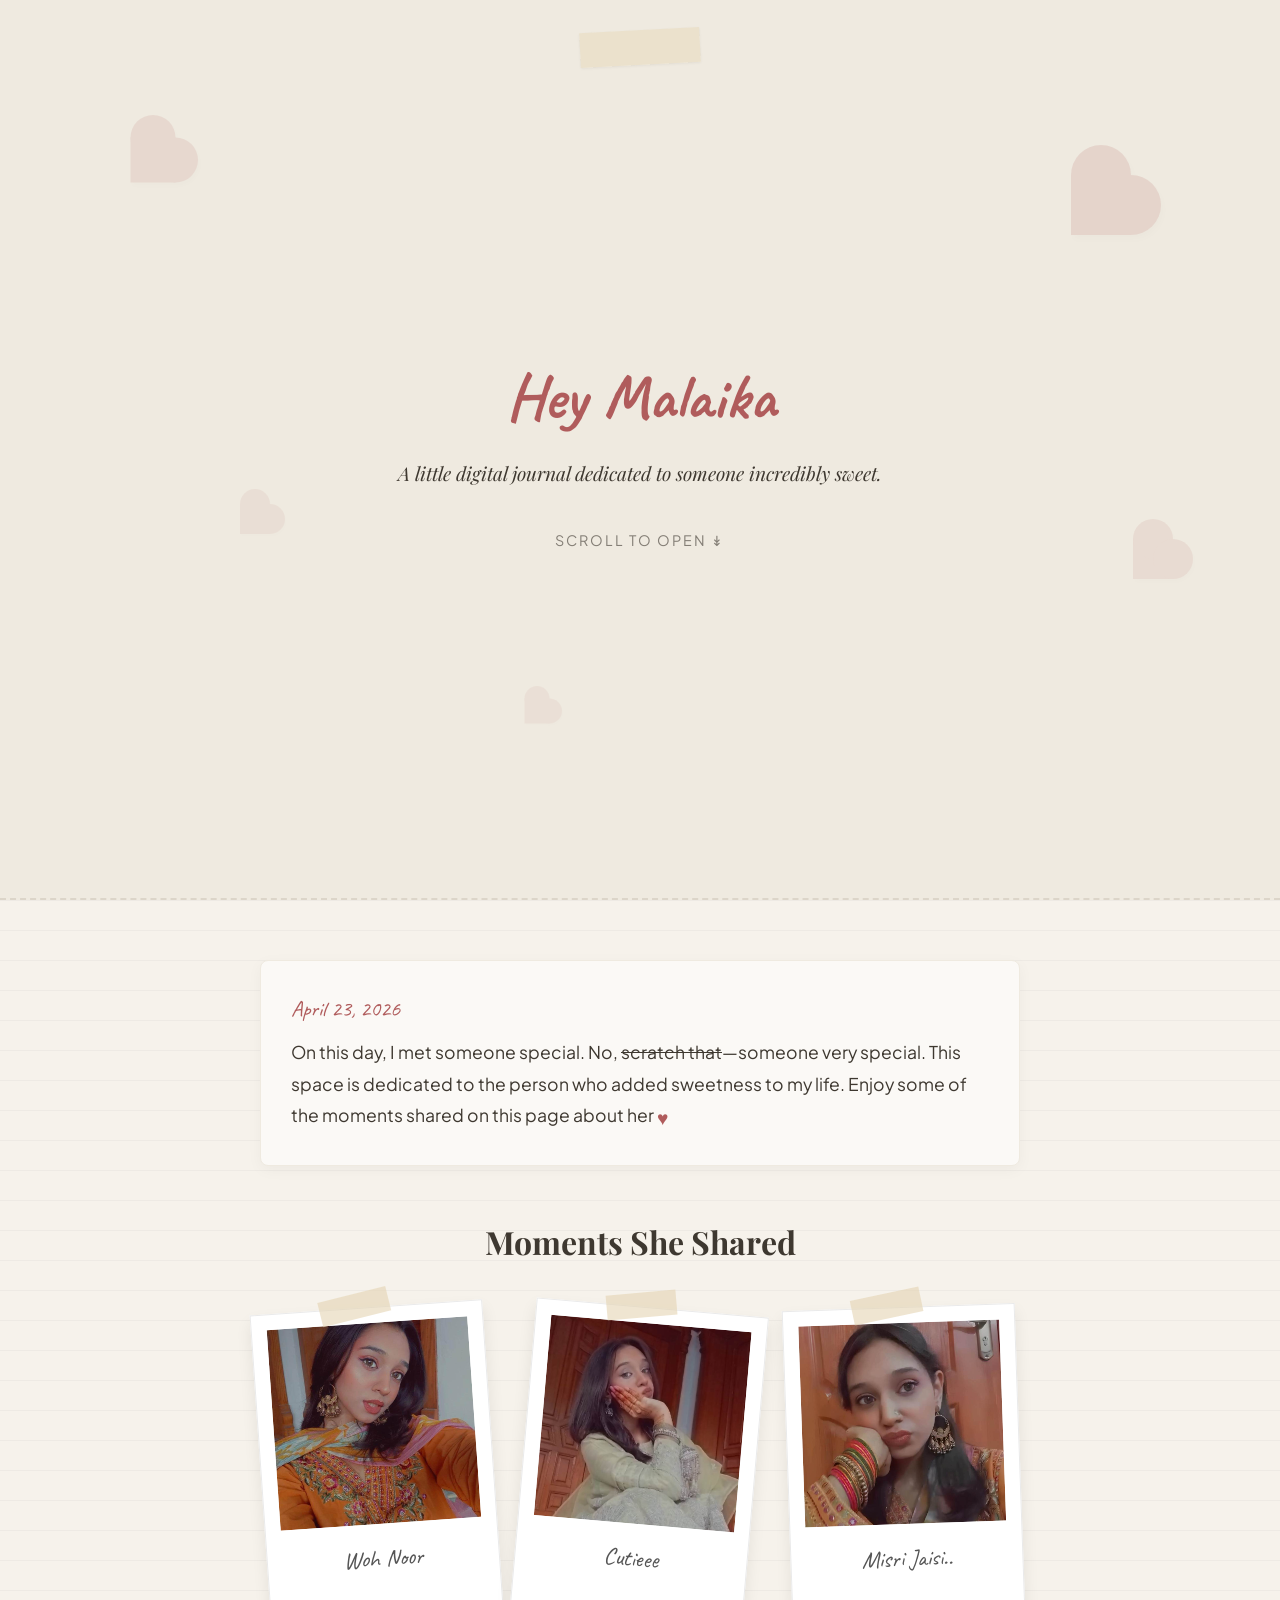
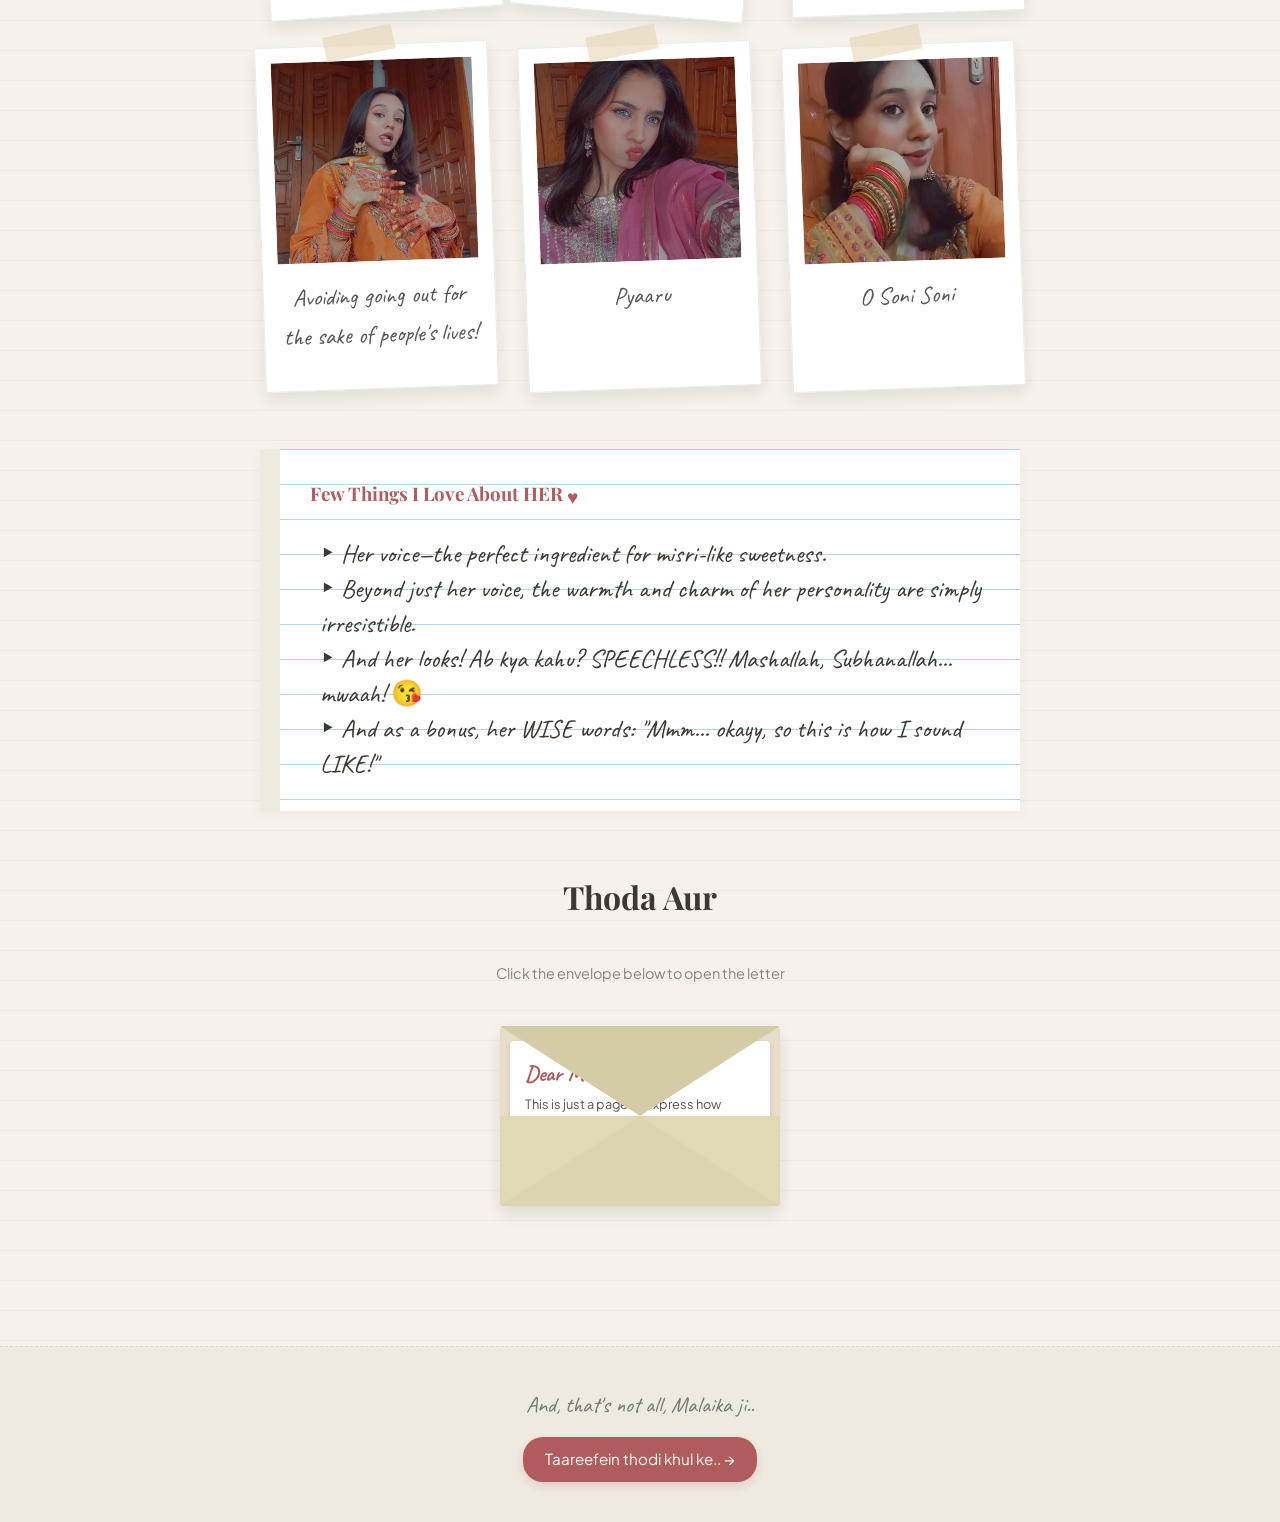
==== commit 327170b0: "added o soni soni in place of hii dreamyyy" ====
--- a/index.html
+++ b/index.html
@@ -4,7 +4,6 @@
     <meta charset="UTF-8">
     <meta name="viewport" content="width=device-width, initial-scale=1.0">
     <title>For Malaika 💗</title>
-    <!-- Google Fonts for handwriting and elegant headings -->
     <link rel="preconnect" href="https://fonts.googleapis.com">
     <link rel="preconnect" href="https://fonts.gstatic.com" crossorigin>
     <link href="https://fonts.googleapis.com/css2?family=Caveat:wght@400..700&family=Playfair+Display:ital,wght@0,400..900;1,400..900&family=Plus+Jakarta+Sans:wght@300;400;500&display=swap" rel="stylesheet">
@@ -12,11 +11,9 @@
     <link rel="icon" type="image/x-icon" href="favicon.ico">
 </head>
 <body>
-
-    <!-- Journal Cover / Welcome Section -->
     <header class="journal-cover">
         <div class="tape top-tape"></div>
-        <!-- Scattered Paper Hearts Background -->
+
     <div class="paper-heart heart-1"></div>
     <div class="paper-heart heart-2"></div>
     <div class="paper-heart heart-3"></div>
@@ -28,7 +25,7 @@
         <span class="scroll-down">scroll to open ↡</span>
     </header>
 
-    <!-- Main Scrapbook Page -->
+
     <main class="scrapbook-page">
         
         <!-- Intro Note -->
@@ -39,12 +36,11 @@
             </p>
         </section>
 
-        <!-- Polaroid Gallery Section -->
+
         <section class="gallery-section">
             <h2 class="section-title">Moments She Shared</h2>
             <div class="gallery-grid">
                 
-                <!-- Polaroid 1 (Photo) -->
                 <div class="polaroid rotate-left">
                     <div class="tape-piece"></div>
                     <div class="photo-container">
@@ -54,7 +50,6 @@
                     <p class="caption">Woh Noor</p>
                 </div>
 
-                <!-- Polaroid 2 (Video/Photo) -->
                 <div class="polaroid rotate-right">
                     <div class="tape-piece"></div>
                     <div class="photo-container">
@@ -64,7 +59,6 @@
                     <p class="caption">Cutieee</p>
                 </div>
 
-                <!-- Polaroid 3 (Photo) -->
                 <div class="polaroid rotate-left-slight">
                     <div class="tape-piece"></div>
                     <div class="photo-container">
@@ -73,7 +67,6 @@
                     <p class="caption">Misri Jaisi..</p>
                 </div>
 
-                <!-- Polaroid 4 (Photo) -->
                 <div class="polaroid rotate-left-slight">
                     <div class="tape-piece"></div>
                     <div class="photo-container">
@@ -82,7 +75,6 @@
                     <p class="caption">Avoiding going out for the sake of people's lives!</p>
                 </div>
 
-                <!-- Polaroid 5 (Photo) -->
                 <div class="polaroid rotate-left-slight">
                     <div class="tape-piece"></div>
                     <div class="photo-container">
@@ -91,19 +83,17 @@
                     <p class="caption">Pyaaru</p>
                 </div>
 
-                <!-- Polaroid 6 (Photo) -->
                 <div class="polaroid rotate-left-slight">
                     <div class="tape-piece"></div>
                     <div class="photo-container">
                         <img src="images/6.jpg" alt="Malaika">
                     </div>
-                    <p class="caption">Hii dreammyy!!</p>
+                    <p class="caption">O Soni Soni</p>
                 </div>
 
             </div>
         </section>
 
-        <!-- Written Lines / Quotes Section -->
         <section class="written-lines">
             <div class="lined-paper">
                 <h3 class="paper-header">Few Things I Love About HER <span class="custom-heart">&hearts;</span></h3>
@@ -116,7 +106,6 @@
             </div>
         </section>
 
-        <!-- Interactive Envelope / Letter Section -->
         <section class="envelope-section">
             <h2 class="section-title">Thoda Aur</h2>
             <p class="tap-hint">Click the envelope below to open the letter</p>
--- a/style.css
+++ b/style.css
@@ -470,6 +470,7 @@
     flex-direction: column;
     align-items: center;
     position: relative;
+    width: 100%;
 }
 
 /* Repositioning the hearts specifically for the article page so they don't get buried */
@@ -481,15 +482,6 @@
 .article-page .heart-3 {
     top: 140px;
     right: 8%;
-}
-
-/* Moving the 3rd heart safely to the upper mid-left so it stays visible */
-.article-page .heart-5 {
-    top: 450px; 
-    left: 12%;
-    bottom: auto; /* Overrides the bottom rule from the home page */
-    opacity: 0.09;
-    transform: scale(0.75);
 }
 
 .article-header {
@@ -650,6 +642,13 @@
     .highlight-phrase { font-size: 1.35rem; }
     .handwritten-block { font-size: 1.6rem; padding: 20px; }
 }
+
+.article-page .heart-1 {
+        left: 13%;
+    }
+    .article-page .heart-3 {
+        right: 13%;
+    }
 
 @keyframes pulse-light {
     0%, 100% { opacity: 0.9; transform: scale(1); }
